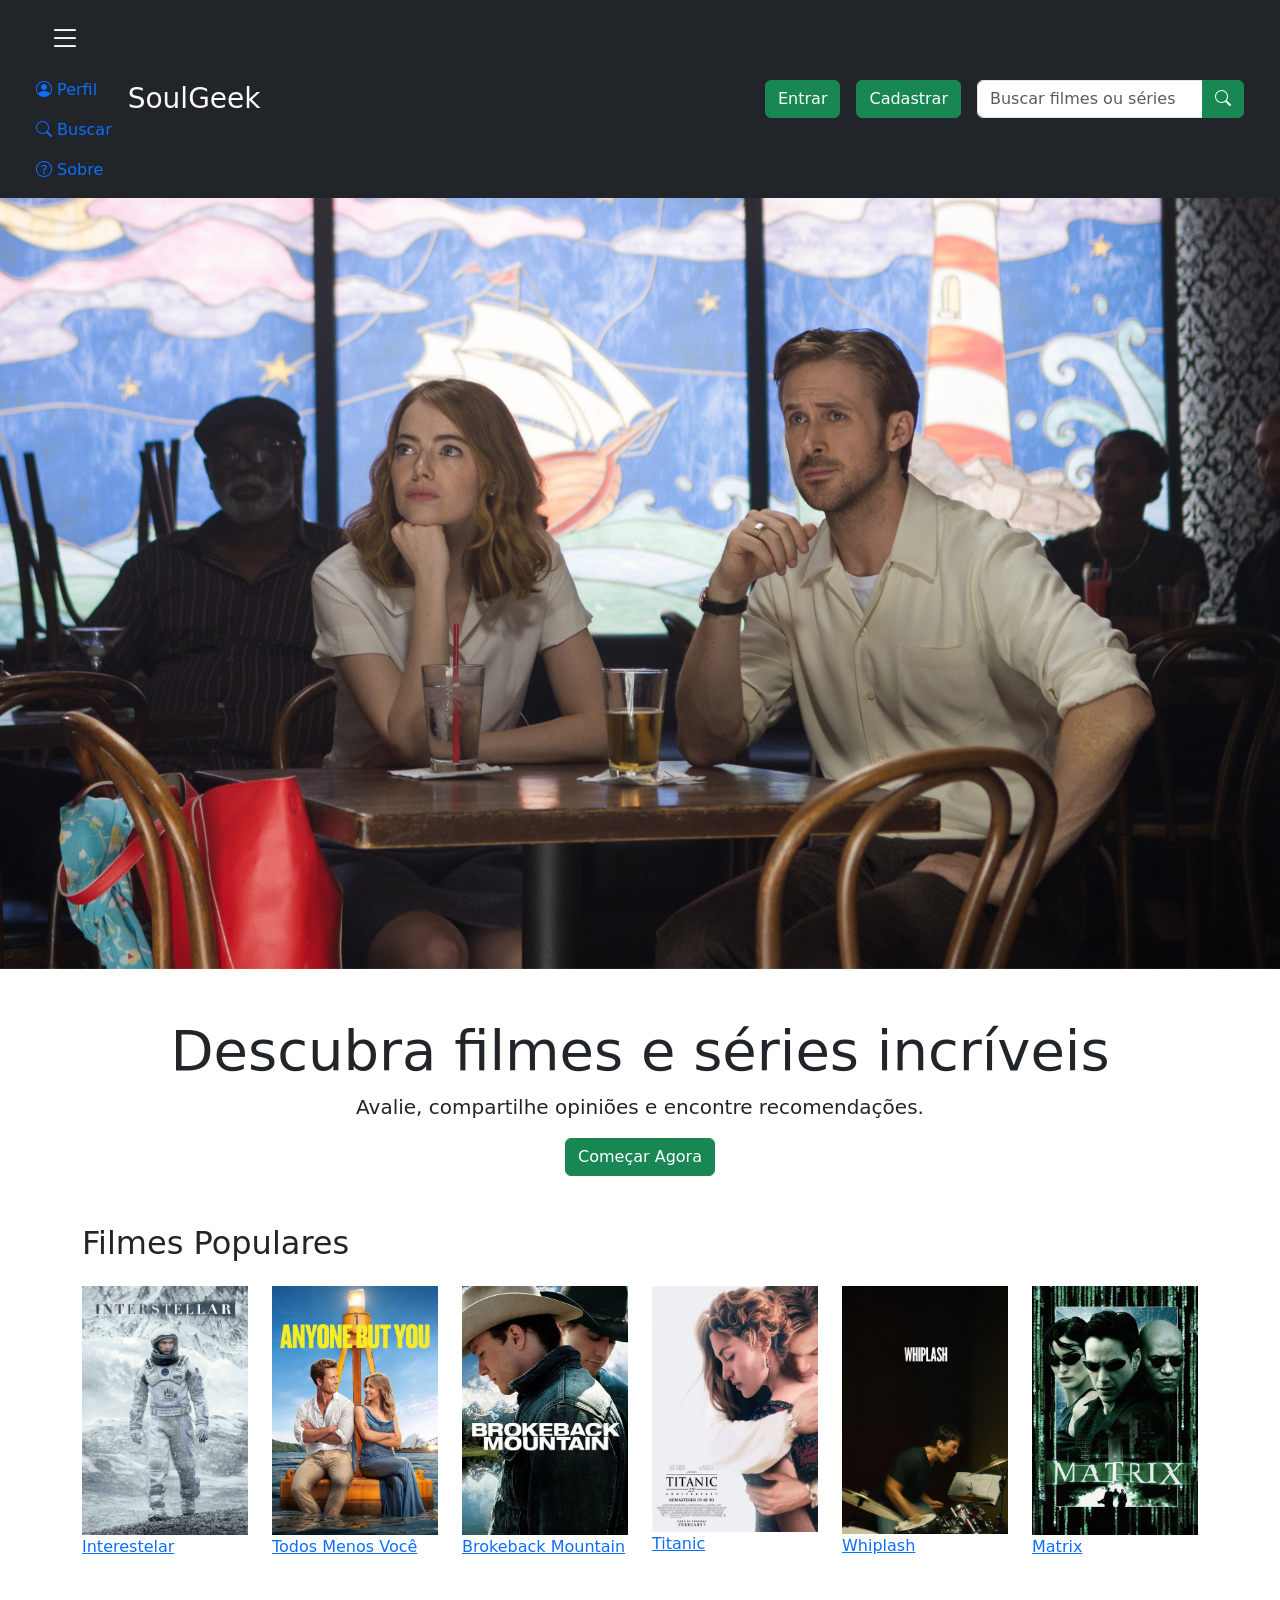
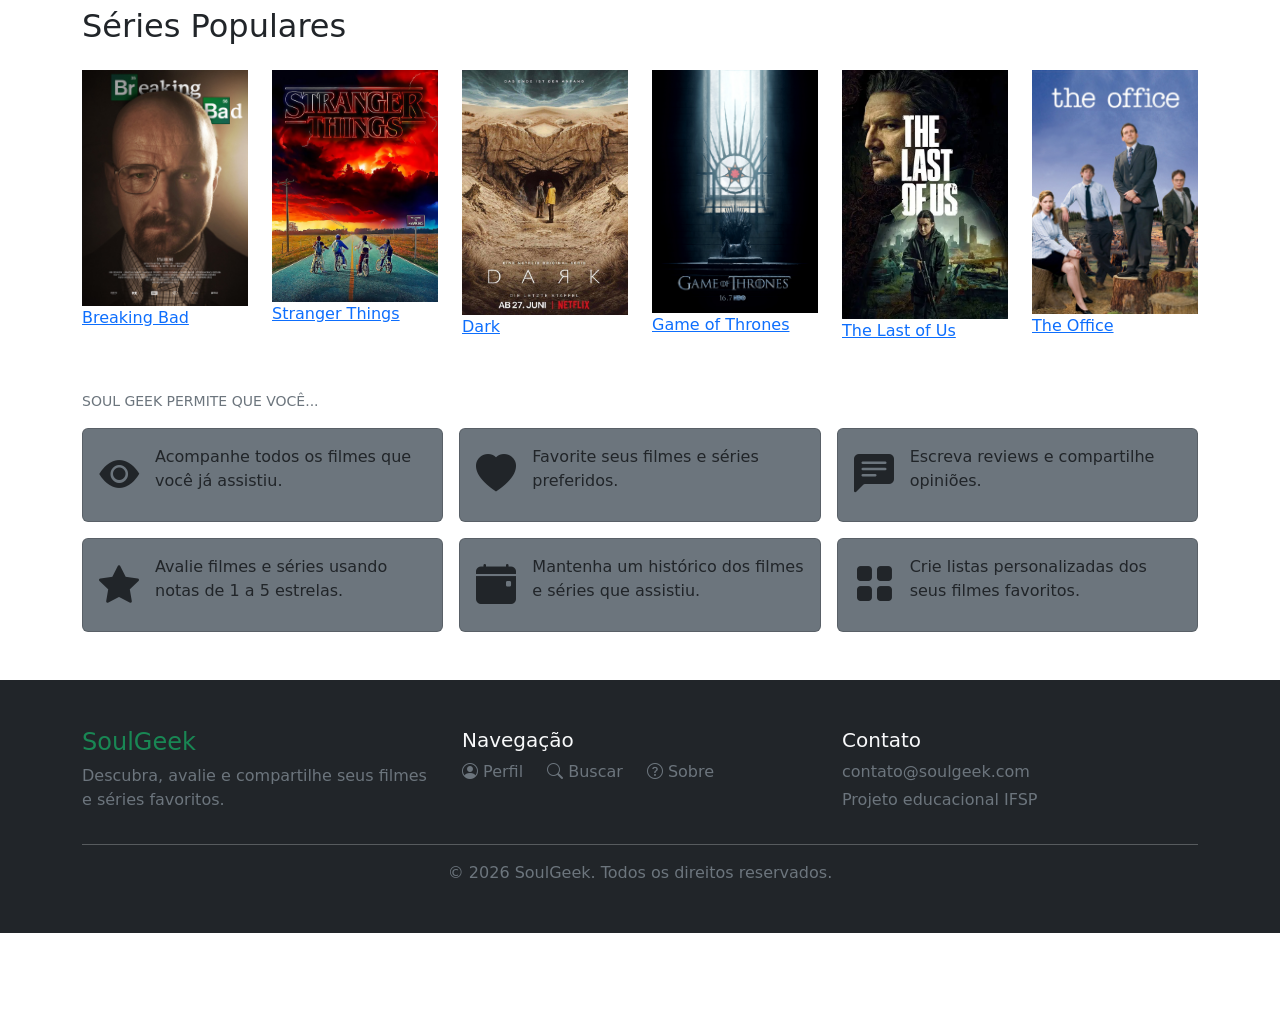
==== SoulGeek/HTML/index.html @ da09b663 "Update index.html" ====
<!doctype html>
<html lang="pt-br">
  <head>
    <meta charset="UTF-8" />
    <meta name="viewport" content="width=device-width, initial-scale=1.0" />
    <title>SoulGeek</title>

    <!-- Bootstrap -->
    <link
      href="https://cdn.jsdelivr.net/npm/bootstrap@5.3.3/dist/css/bootstrap.min.css"
      rel="stylesheet"
    />

    <!-- Bootstrap Icons -->
    <link
      rel="stylesheet"
      href="https://cdn.jsdelivr.net/npm/bootstrap-icons@1.13.1/font/bootstrap-icons.min.css"
    />

    <!--CSS-->
    <link rel="stylesheet" href="../Assets/Css/style_index.css" />
    <link rel="stylesheet" href="../Assets/Css/style_padrao.css" />
  </head>

  <body>
    <header>
      <nav class="navbar navbar-dark bg-dark px-4">
        <div class="container-fluid">
          <!-- ESQUERDA -->
          <div class="d-flex align-items-center gap-3">
            <div id="menu-container">
              <button class="btn text-light">
                <i class="bi bi-list fs-2"></i>
              </button>

              <div id="blur"></div>

              <!-- SIDEBAR -->
              <div id="sidebar">
                <a href="#" class="d-block text-decoration-none py-2">
                  <i class="bi bi-person-circle"></i>
                  Perfil
                </a>

                <a href="#" class="d-block text-decoration-none py-2">
                  <i class="bi bi-search"></i>
                  Buscar
                </a>

                <a
                  href="Pages/sobre.html"
                  class="d-block text-decoration-none py-2"
                >
                  <i class="bi bi-question-circle"></i>
                  Sobre
                </a>
              </div>
            </div>

            <h1 class="text-light fs-3 m-0">SoulGeek</h1>
          </div>

          <!-- DIREITA -->
          <div class="d-flex align-items-center gap-3">
            <div id="areaUsuario" class="d-flex align-items-center gap-3">
            <button
              type="button"
              class="btn btn-success text-nowrap"
              data-bs-toggle="modal"
              data-bs-target="#Login"
              data-whatever="@getbootstrap"
            >
              Entrar
            </button>

            <div class="modal fade" id="Login" tabindex="-1">
              <div class="modal-dialog">
                <div class="modal-content">
                  <div class="modal-header">
                    <h5 class="modal-title">
                      <i class="bi bi-box-arrow-in-right"></i>
                      Entrar no SoulGeek
                    </h5>

                    <button
                      type="button"
                      class="btn-close"
                      data-bs-dismiss="modal"
                    ></button>
                  </div>

                  <div class="modal-body">
                    <div class="mb-3">
                      <label class="form-label">Email</label>

                      <input
                        type="email"
                        class="form-control"
                        id="loginEmail"
                        placeholder="Digite seu email"
                      />
                    </div>

                    <div class="mb-3">
                      <label class="form-label">Senha</label>

                      <input
                        type="password"
                        class="form-control"
                        id="loginSenha"
                        placeholder="Digite sua senha"
                      />
                    </div>
                    <div class="text-center mt-3">
  Não possui uma conta?
  <a href="#" id="abrirCadastro" class="modal-link">Cadastre-se</a>
</div>
                  </div>
                  
                  <div class="modal-footer">
                    <button class="btn btn-success w-100" id="btnLogin">
                      Entrar
                    </button>
                  </div>
                </div>
              </div>
            </div>

            <button
              type="button"
              class="btn btn-success text-nowrap"
              data-bs-toggle="modal"
              data-bs-target="#SignIn"
              data-whatever="@getbootstrap"
            >
              Cadastrar
            </button>

            <div class="modal fade" id="SignIn" tabindex="-1">
              <div class="modal-dialog">
                <div class="modal-content">
                  <div class="modal-header">
                    <h5 class="modal-title">
                      <i class="bi bi-person-plus"></i>
                      Criar Conta
                    </h5>

                    <button
                      type="button"
                      class="btn-close"
                      data-bs-dismiss="modal"
                    ></button>
                  </div>

                  <div class="modal-body">
                    <div class="mb-3">
                      <label class="form-label">Nome</label>

                      <input
                        type="text"
                        class="form-control"
                        id="cadNome"
                        placeholder="Digite seu nome"
                      />
                    </div>

                    <div class="mb-3">
                      <label class="form-label">Email</label>

                      <input
                        type="email"
                        class="form-control"
                        id="cadEmail"
                        placeholder="Digite seu email"
                      />
                    </div>

                    <div class="mb-3">
                      <label class="form-label">Senha</label>

                      <input
                        type="password"
                        class="form-control"
                        id="cadSenha"
                        placeholder="Crie uma senha"
                      />
                    </div>
                    <div class="text-center mt-3">
    Já possui uma conta?
    <a href="#" id="abrirLogin" class="modal-link">Entrar</a>
</div>
                  </div>
                  
                  <div class="modal-footer">
                    <button class="btn btn-success w-100" id="btnCadastro">
                      Criar Conta
                    </button>
                  </div>
                </div>
              </div>
            </div>
        </div>

            <div class="input-group">
              <input
                type="text"
                class="form-control"
                placeholder="Buscar filmes ou séries"
              />

              <button class="btn btn-success">
                <i class="bi bi-search"></i>
              </button>
            </div>
          </div>
        </div>
      </nav>
    </header>

    <main>
      <section id="carousel">
        <div
          id="carouselFilmes"
          class="carousel slide"
          data-bs-ride="carousel"
          data-bs-interval="1000"
        >
          <div class="carousel-inner">
            <div class="carousel-item active">
              <img
                src="../Assets/Img/Cenas/Como_eu_era_antes_de_voce.jpg"
                class="d-block w-100 img-como"
              />
            </div>

            <div class="carousel-item">
              <img
                src="../Assets/Img/Cenas/o-diabo-veste-prada-2-teaser.avif"
                class="d-block w-100 img-diabo"
              />
            </div>

            <div class="carousel-item">
              <img
                src="../Assets/Img/Cenas/La_La_Land.jpg"
                class="d-block w-100 img-lalaland"
              />
            </div>

            <div class="carousel-item">
              <img
                src="../Assets/Img/Cenas/Homem_Aranha.jpg"
                class="d-block w-100 img-homem"
              />
            </div>
          </div>
        </div>
      </section>

      <div class="container text-center my-5">
        <h1 class="display-4">Descubra filmes e séries incríveis</h1>
        <p class="lead">
          Avalie, compartilhe opiniões e encontre recomendações.
        </p>
        <button
          id="btnComecarAgora"
            type="button"
          class="btn btn-success text-nowrap"
          data-bs-toggle="modal"
          data-bs-target="#SignIn"
          data-whatever="@getbootstrap"
        >
          Começar Agora
        </button>
      </div>

      <!-- FILMES -->
      <section id="movies" class="container my-5">
        <h2 class="mb-4">Filmes Populares</h2>

        <div class="row g-4">
          <!-- FILME 1 -->
          <div class="col-6 col-md-4 col-lg-2">
            <a href="filme.html" class="media-card">
              <img
                src="../Assets/Img/Poster/Movies/Interestelar.jpg"
                class="img-fluid"
              />

              <div class="media-title">Interestelar</div>
            </a>
          </div>

          <!-- FILME 2 -->
          <div class="col-6 col-md-4 col-lg-2">
            <a href="filme.html" class="media-card">
              <img
                src="../Assets/Img/Poster/Movies/Anyone.webp"
                class="img-fluid"
              />

              <div class="media-title">Todos Menos Você</div>
            </a>
          </div>

          <!-- FILME 3 -->
          <div class="col-6 col-md-4 col-lg-2">
            <a href="filme.html" class="media-card">
              <img
                src="../Assets/Img/Poster/Movies/Brokeback.webp"
                class="img-fluid"
              />

              <div class="media-title">Brokeback Mountain</div>
            </a>
          </div>

          <!-- FILME 4 -->
          <div class="col-6 col-md-4 col-lg-2">
            <a href="filme.html" class="media-card">
              <img
                src="../Assets/Img/Poster/Movies/Titanic.webp"
                class="img-fluid"
              />

              <div class="media-title">Titanic</div>
            </a>
          </div>

          <!-- FILME 5 -->
          <div class="col-6 col-md-4 col-lg-2">
            <a href="filme.html" class="media-card">
              <img
                src="../Assets/Img/Poster/Movies/Whiplash.jpg"
                class="img-fluid"
              />

              <div class="media-title">Whiplash</div>
            </a>
          </div>

          <!-- FILME 6 -->
          <div class="col-6 col-md-4 col-lg-2">
            <a href="filme.html" class="media-card">
              <img
                src="../Assets/Img/Poster/Movies/Matrix.webp"
                class="img-fluid"
              />

              <div class="media-title">Matrix</div>
            </a>
          </div>
        </div>
      </section>

      <!-- SÉRIES -->
      <section id="series" class="container my-5">
        <h2 class="mb-4">Séries Populares</h2>

        <div class="row g-4">
          <!-- SÉRIE 1 -->
          <div class="col-6 col-md-4 col-lg-2">
            <a href="serie.html" class="media-card">
              <img
                src="../Assets/Img/Poster/Series/Breaking.jpg"
                class="img-fluid"
              />

              <div class="media-title">Breaking Bad</div>
            </a>
          </div>

          <!-- SÉRIE 2 -->
          <div class="col-6 col-md-4 col-lg-2">
            <a href="serie.html" class="media-card">
              <img
                src="../Assets/Img/Poster/Series/Stranger.jpg"
                class="img-fluid"
              />

              <div class="media-title">Stranger Things</div>
            </a>
          </div>

          <!-- SÉRIE 3 -->
          <div class="col-6 col-md-4 col-lg-2">
            <a href="serie.html" class="media-card">
              <img
                src="../Assets/Img/Poster/Series/dark.jpg"
                class="img-fluid"
              />

              <div class="media-title">Dark</div>
            </a>
          </div>

          <!-- SÉRIE 4 -->
          <div class="col-6 col-md-4 col-lg-2">
            <a href="serie.html" class="media-card">
              <img
                src="../Assets/Img/Poster/Series/Game.jpg"
                class="img-fluid"
              />

              <div class="media-title">Game of Thrones</div>
            </a>
          </div>

          <!-- SÉRIE 5 -->
          <div class="col-6 col-md-4 col-lg-2">
            <a href="serie.html" class="media-card">
              <img
                src="../Assets/Img/Poster/Series/Last.webp"
                class="img-fluid"
              />

              <div class="media-title">The Last of Us</div>
            </a>
          </div>

          <!-- SÉRIE 6 -->
          <div class="col-6 col-md-4 col-lg-2">
            <a href="serie.html" class="media-card">
              <img
                src="../Assets/Img/Poster/Series/office.jpg"
                class="img-fluid"
              />
              <div class="media-title">The Office</div>
            </a>
          </div>
        </div>
      </section>

      <!-- SOBRE -->
      <section id="sobre" class="container my-5">
        <p class="text-secondary small">SOUL GEEK PERMITE QUE VOCÊ...</p>
        <div class="row g-3">
          <div class="col-12 col-md-6 col-lg-4">
            <div class="card bg-secondary h-100">
              <div class="card-body d-flex gap-3">
                <i class="bi bi-eye-fill fs-1"></i>
                <p class="mb-0">
                  Acompanhe todos os filmes que você já assistiu.
                </p>
              </div>
            </div>
          </div>

          <div class="col-12 col-md-6 col-lg-4">
            <div class="card bg-secondary h-100">
              <div class="card-body d-flex gap-3">
                <i class="bi bi-heart-fill fs-1"></i>
                <p class="mb-0">Favorite seus filmes e séries preferidos.</p>
              </div>
            </div>
          </div>

          <div class="col-12 col-md-6 col-lg-4">
            <div class="card bg-secondary h-100">
              <div class="card-body d-flex gap-3">
                <i class="bi bi-chat-left-text-fill fs-1"></i>
                <p class="mb-0">Escreva reviews e compartilhe opiniões.</p>
              </div>
            </div>
          </div>

          <div class="col-12 col-md-6 col-lg-4">
            <div class="card bg-secondary h-100">
              <div class="card-body d-flex gap-3">
                <i class="bi bi-star-fill fs-1"></i>
                <p class="mb-0">
                  Avalie filmes e séries usando notas de 1 a 5 estrelas.
                </p>
              </div>
            </div>
          </div>

          <div class="col-12 col-md-6 col-lg-4">
            <div class="card bg-secondary h-100">
              <div class="card-body d-flex gap-3">
                <i class="bi bi-calendar-event-fill fs-1"></i>
                <p class="mb-0">
                  Mantenha um histórico dos filmes e séries que assistiu.
                </p>
              </div>
            </div>
          </div>

          <div class="col-12 col-md-6 col-lg-4">
            <div class="card bg-secondary h-100">
              <div class="card-body d-flex gap-3">
                <i class="bi bi-grid-fill fs-1"></i>
                <p class="mb-0">
                  Crie listas personalizadas dos seus filmes favoritos.
                </p>
              </div>
            </div>
          </div>
        </div>
      </section>

      <!-- REVIEWS -->
      <section id="reviews" class="container my-5"></section>
    </main>

    <!-- FOOTER -->
    <footer class="bg-dark text-light py-5 mt-5">
      <div class="container">
        <div class="row">
          <div class="col-md-4">
            <h4 class="text-success">SoulGeek</h4>

            <p class="text-secondary">
              Descubra, avalie e compartilhe seus filmes e séries favoritos.
            </p>
          </div>

          <div class="col-md-4">
            <h5>Navegação</h5>
            <div class="gap-4 d-flex">
              <a href="#" class="text-secondary text-decoration-none">
                <i class="bi bi-person-circle"></i>
                Perfil
              </a>

              <a href="#" class="text-secondary text-decoration-none">
                <i class="bi bi-search"></i>
                Buscar
              </a>

              <a href="#" class="text-secondary text-decoration-none">
                <i class="bi bi-question-circle"></i>
                Sobre
              </a>
            </div>
          </div>

          <div class="col-md-4">
            <h5>Contato</h5>

            <p class="text-secondary mb-1">contato@soulgeek.com</p>

            <p class="text-secondary">Projeto educacional IFSP</p>
          </div>
        </div>

        <hr />

        <p class="text-center text-secondary mb-0">
          © 2026 SoulGeek. Todos os direitos reservados.
        </p>
      </div>
    </footer>

    <!-- Bootstrap JS -->
    <script src="https://cdn.jsdelivr.net/npm/bootstrap@5.3.8/dist/js/bootstrap.bundle.min.js"></script>

    <script src="../Assets/Java/main.js"></script>
  </body>
</html>
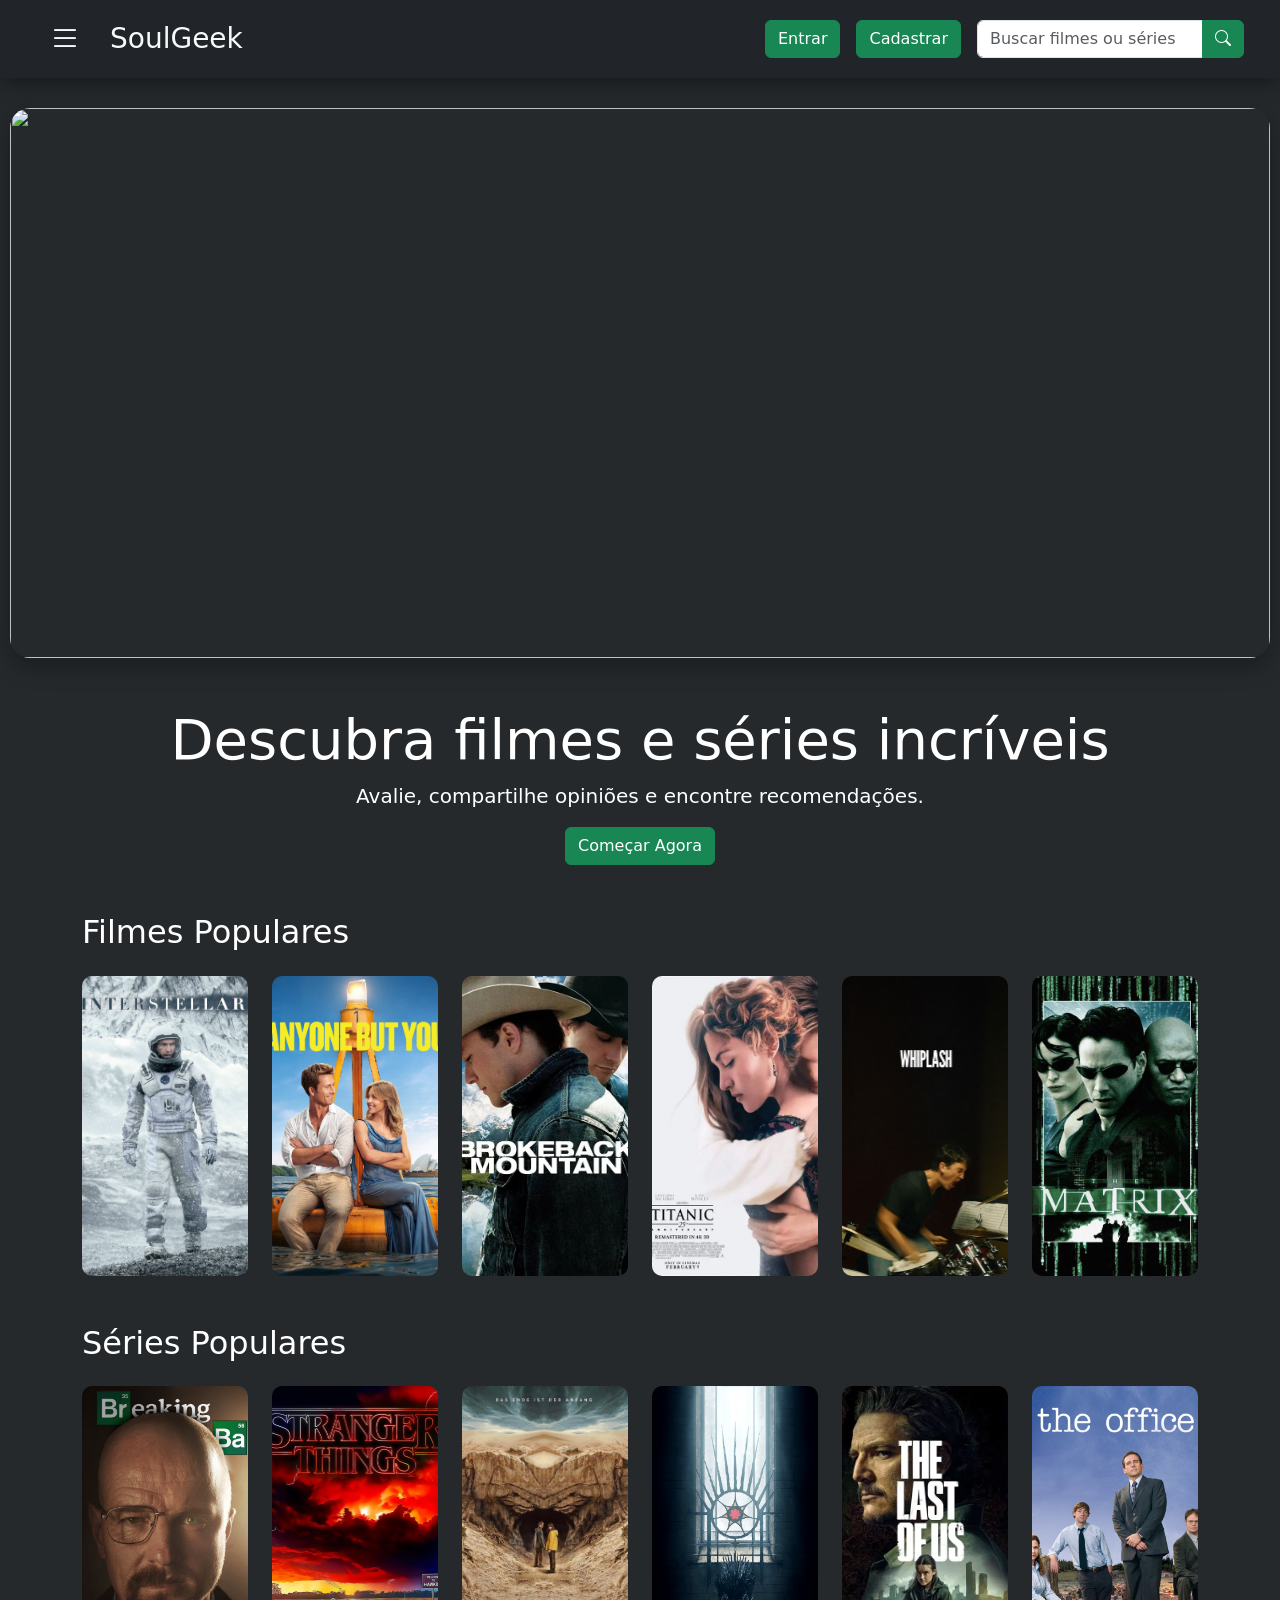
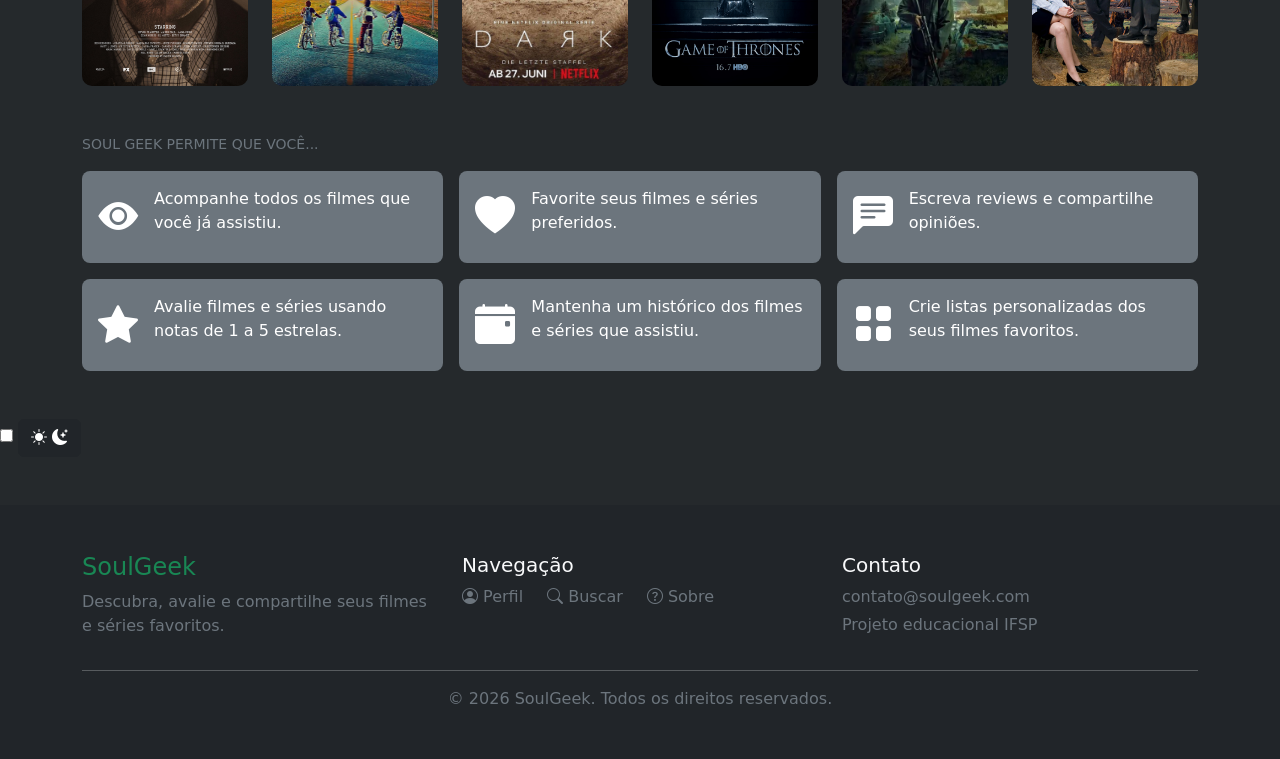
==== commit d9c5643f: "Update index.html" ====
--- a/SoulGeek/HTML/index.html
+++ b/SoulGeek/HTML/index.html
@@ -499,8 +499,15 @@
         </div>
       </section>
 
-      <!-- REVIEWS -->
-      <section id="reviews" class="container my-5"></section>
+      <section id="Sombra">
+        <input type="checkbox" id="btnClaroEscuro">
+          <label for="btnClaroEscuro" class="slider">
+            <div id="fundo" class="btn btn-dark">
+            <i id="Sol" class="bi bi-brightness-high-fill"></i> 
+            <i id="Lua" class="bi bi-moon-stars-fill"></i>
+            </div>
+          </label>
+      </section>
     </main>
 
     <!-- FOOTER -->
--- a/SoulGeek/Assets/Css/style_index.css
+++ b/SoulGeek/Assets/Css/style_index.css
@@ -0,0 +1,122 @@
+/*Carousel*/
+#carousel img{
+    height: 550px;
+    object-fit: cover;
+}
+
+#carousel{
+    margin-top: 30px;
+}
+.img-diabo{
+    object-position: center 05%;
+}
+.img-lalaland{
+    object-position: center 30%;
+}
+.img-como{
+    object-position: center 10%;
+}
+.img-homem{
+    object-position: center 30%;
+}
+
+
+#carouselFilmes{
+    margin-left: 10px;
+    margin-right: 10px;
+    border-radius: 20px;
+    overflow: hidden;
+    box-shadow: 0 8px 25px rgba(0,0,0,0.3);
+}
+/*Card*/
+#sobre .card{
+    transition: 0.3s;
+    background-color: #44576b;
+    border: none;
+    color: white;
+    border-radius: 8px;
+}
+
+#sobre .card:hover{
+    transform: translateY(-3px);
+    box-shadow: 0 8px 25px rgba(0,0,0,0.3);
+}
+
+/*Filmes*/
+
+.media-card{
+    position: relative;
+    display: block;
+    overflow: hidden;
+    border-radius: 10px;
+    transition: all 0.3s;
+
+}
+
+.media-card img{
+    width: 100%;
+    height: 300px;
+    object-fit: cover;
+    transition: 0.3s;
+}
+
+.media-title{
+    position: absolute;
+    top: 50%;
+    left: 50%;
+    transform: translate(-50%, -50%);
+    color: white;
+    font-size: 1.2rem;
+    font-weight: bold;
+    opacity: 0;
+    transition: 0.3s;
+    text-align: center;
+}
+
+.media-card:hover img{
+    filter:  brightness(30%);
+    transform: scale(1.05);    
+}
+.media-card:hover{
+    box-shadow: 0 8px 25px rgba(0,0,0,0.5);
+    transform: translateY(-5px);
+}
+.media-card:hover .media-title{
+    opacity: 1;
+}
+
+.modal-content{
+    border-radius:20px;
+}
+
+.modal-header{
+    background:#198754;
+    color:white;
+}
+
+.modal-header .btn-close{
+    filter: invert(1);
+}
+
+.modal-footer{
+    border:none;
+}
+
+.modal-link{
+    color:#198754;
+    font-weight:600;
+    text-decoration:none;
+}
+
+.modal-link:hover{
+    text-decoration:underline;
+}
+
+.modal-content{
+    color: black;
+}
+
+.modal-link a{
+    color: #198754;
+    font-weight: 600;
+}
--- a/SoulGeek/Assets/Css/style_padrao.css
+++ b/SoulGeek/Assets/Css/style_padrao.css
@@ -0,0 +1,48 @@
+body{
+    background-color: #25292c;
+    color: white;
+}
+.navbar{
+    box-shadow: 0 5px 20px rgba(0,0,0,0.4);
+}
+
+#sidebar{
+    position: fixed;
+    top: 0;
+    left: -250px;
+    width: 250px;
+    height: 100vh;
+    background-color: #2b3035;
+    padding: 20px;
+    transition: 0.3s;
+    z-index: 999;
+}
+
+#menu-container:hover #sidebar{
+    left: 0;
+}
+#menu-container:hover #blur{
+    opacity: 1;
+}
+
+#blur{
+    position: fixed;
+    top: 0;
+    left: 0;
+    width: 100%;
+    height: 100%;
+    backdrop-filter: blur(6px);
+    background-color: rgba(0,0,0,0.2);
+    opacity: 0;
+    transition: 0.3s;
+    z-index: 998;
+    pointer-events: none;
+}
+
+#sidebar a{
+    color: white;
+}
+
+#sidebar a:hover{
+    color: #198754;
+}
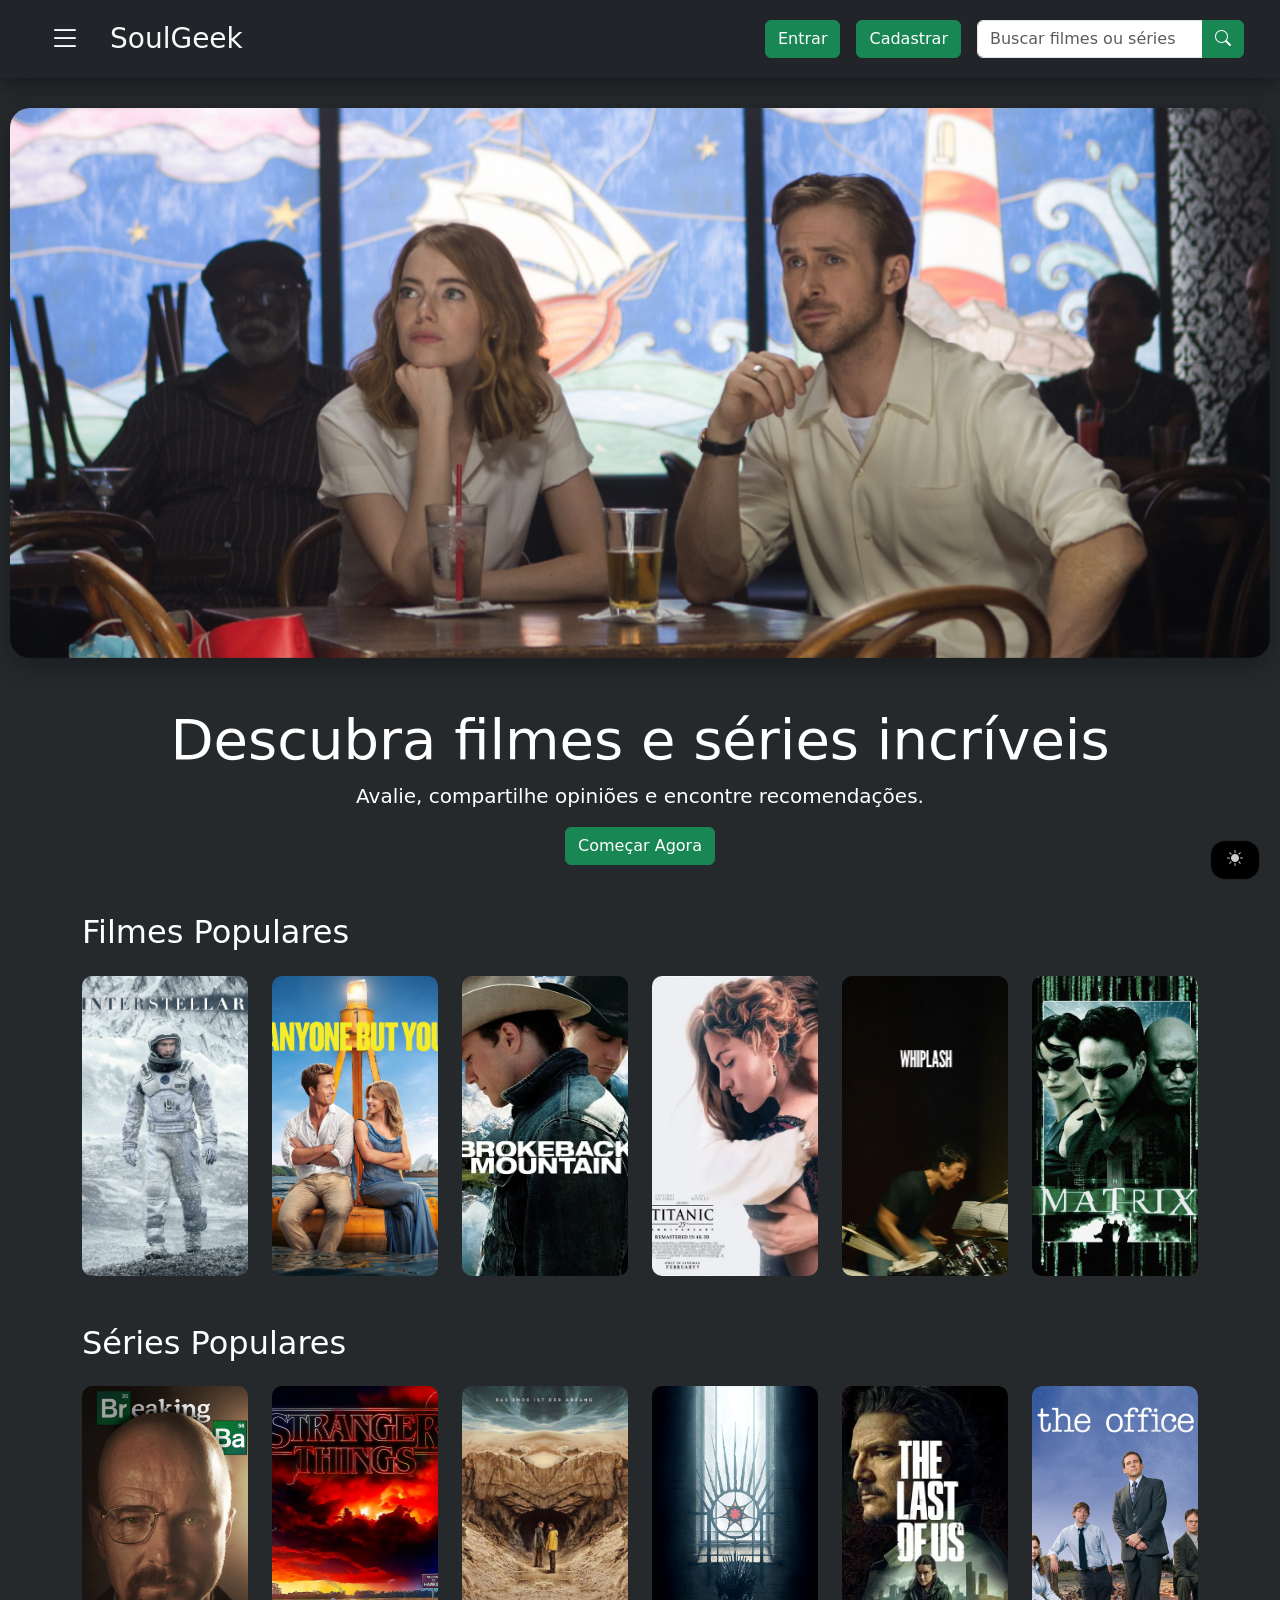
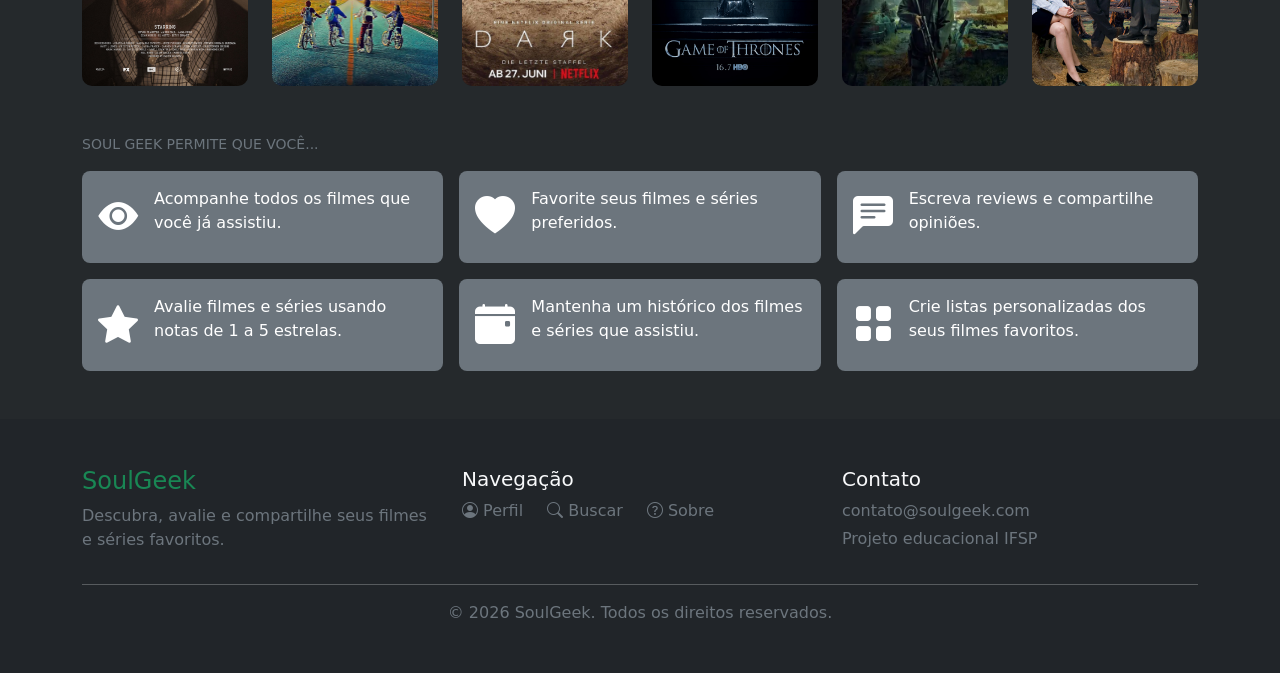
==== commit 8d52531a: "Update index.html" ====
--- a/SoulGeek/HTML/index.html
+++ b/SoulGeek/HTML/index.html
@@ -37,7 +37,7 @@
 
               <!-- SIDEBAR -->
               <div id="sidebar">
-                <a href="#" class="d-block text-decoration-none py-2">
+                <a href="Pages/perfil.html" class="d-block text-decoration-none py-2">
                   <i class="bi bi-person-circle"></i>
                   Perfil
                 </a>
--- a/SoulGeek/Assets/Css/style_index.css
+++ b/SoulGeek/Assets/Css/style_index.css
@@ -1,3 +1,10 @@
+:root{
+    --cor-verde: #198754;
+    --cor-sidebar: #2b3035;
+    --cor-texto: white;
+    --cor-escura: black;
+}
+
 /*Carousel*/
 #carousel img{
     height: 550px;
@@ -31,7 +38,6 @@
 /*Card*/
 #sobre .card{
     transition: 0.3s;
-    background-color: #44576b;
     border: none;
     color: white;
     border-radius: 8px;
@@ -85,13 +91,15 @@
     opacity: 1;
 }
 
+
+/*Modal*/
 .modal-content{
     border-radius:20px;
 }
 
 .modal-header{
-    background:#198754;
-    color:white;
+    background:var(--cor-verde);
+    color:var(--cor-texto);
 }
 
 .modal-header .btn-close{
@@ -103,7 +111,7 @@
 }
 
 .modal-link{
-    color:#198754;
+    color:var(--cor-verde);
     font-weight:600;
     text-decoration:none;
 }
@@ -113,10 +121,53 @@
 }
 
 .modal-content{
-    color: black;
+    color: var(--cor-escura);
 }
 
 .modal-link a{
-    color: #198754;
+    color: var(--cor-verde);
     font-weight: 600;
-}+}
+
+/*ClaroEscuro*/
+
+#Lua{
+    display: none;
+    opacity: 0.8;
+    transition: 0.3s;
+}
+#Sol{
+    display: block;
+    opacity: 0.8;
+    transition: 0.3s;
+}
+#Sombra{
+    position: fixed;
+    bottom: 20px;
+    right: 20px;
+    z-index: 1000;
+}
+
+#btnClaroEscuro:checked + label #Lua{
+    display: block;
+}
+
+#btnClaroEscuro:checked + label #Sol{
+    display: none;
+}
+
+#btnClaroEscuro{
+    display: none;
+}
+#fundo{
+    width: 50px;
+    height: 40px;
+    background-color: var(--cor-escura);
+    border-radius: 15px;
+    position: relative;
+    cursor: pointer;
+}
+
+#btnClaroEscuro:checked + label #fundo ~ #fundo{
+    background-color: var(--cor-escura);
+}
--- a/SoulGeek/Assets/Css/style_padrao.css
+++ b/SoulGeek/Assets/Css/style_padrao.css
@@ -1,6 +1,13 @@
+
+:root{
+    --cor-verde: #198754;
+    --cor-sidebar: #2b3035;
+    --cor-texto: white;
+}
+
 body{
     background-color: #25292c;
-    color: white;
+    color: var(--cor-texto);
 }
 .navbar{
     box-shadow: 0 5px 20px rgba(0,0,0,0.4);
@@ -12,7 +19,7 @@
     left: -250px;
     width: 250px;
     height: 100vh;
-    background-color: #2b3035;
+    background-color: var(--cor-sidebar);
     padding: 20px;
     transition: 0.3s;
     z-index: 999;
@@ -40,9 +47,9 @@
 }
 
 #sidebar a{
-    color: white;
+    color: var(--cor-texto);
 }
 
 #sidebar a:hover{
-    color: #198754;
-}+    color: var(--cor-verde);
+}
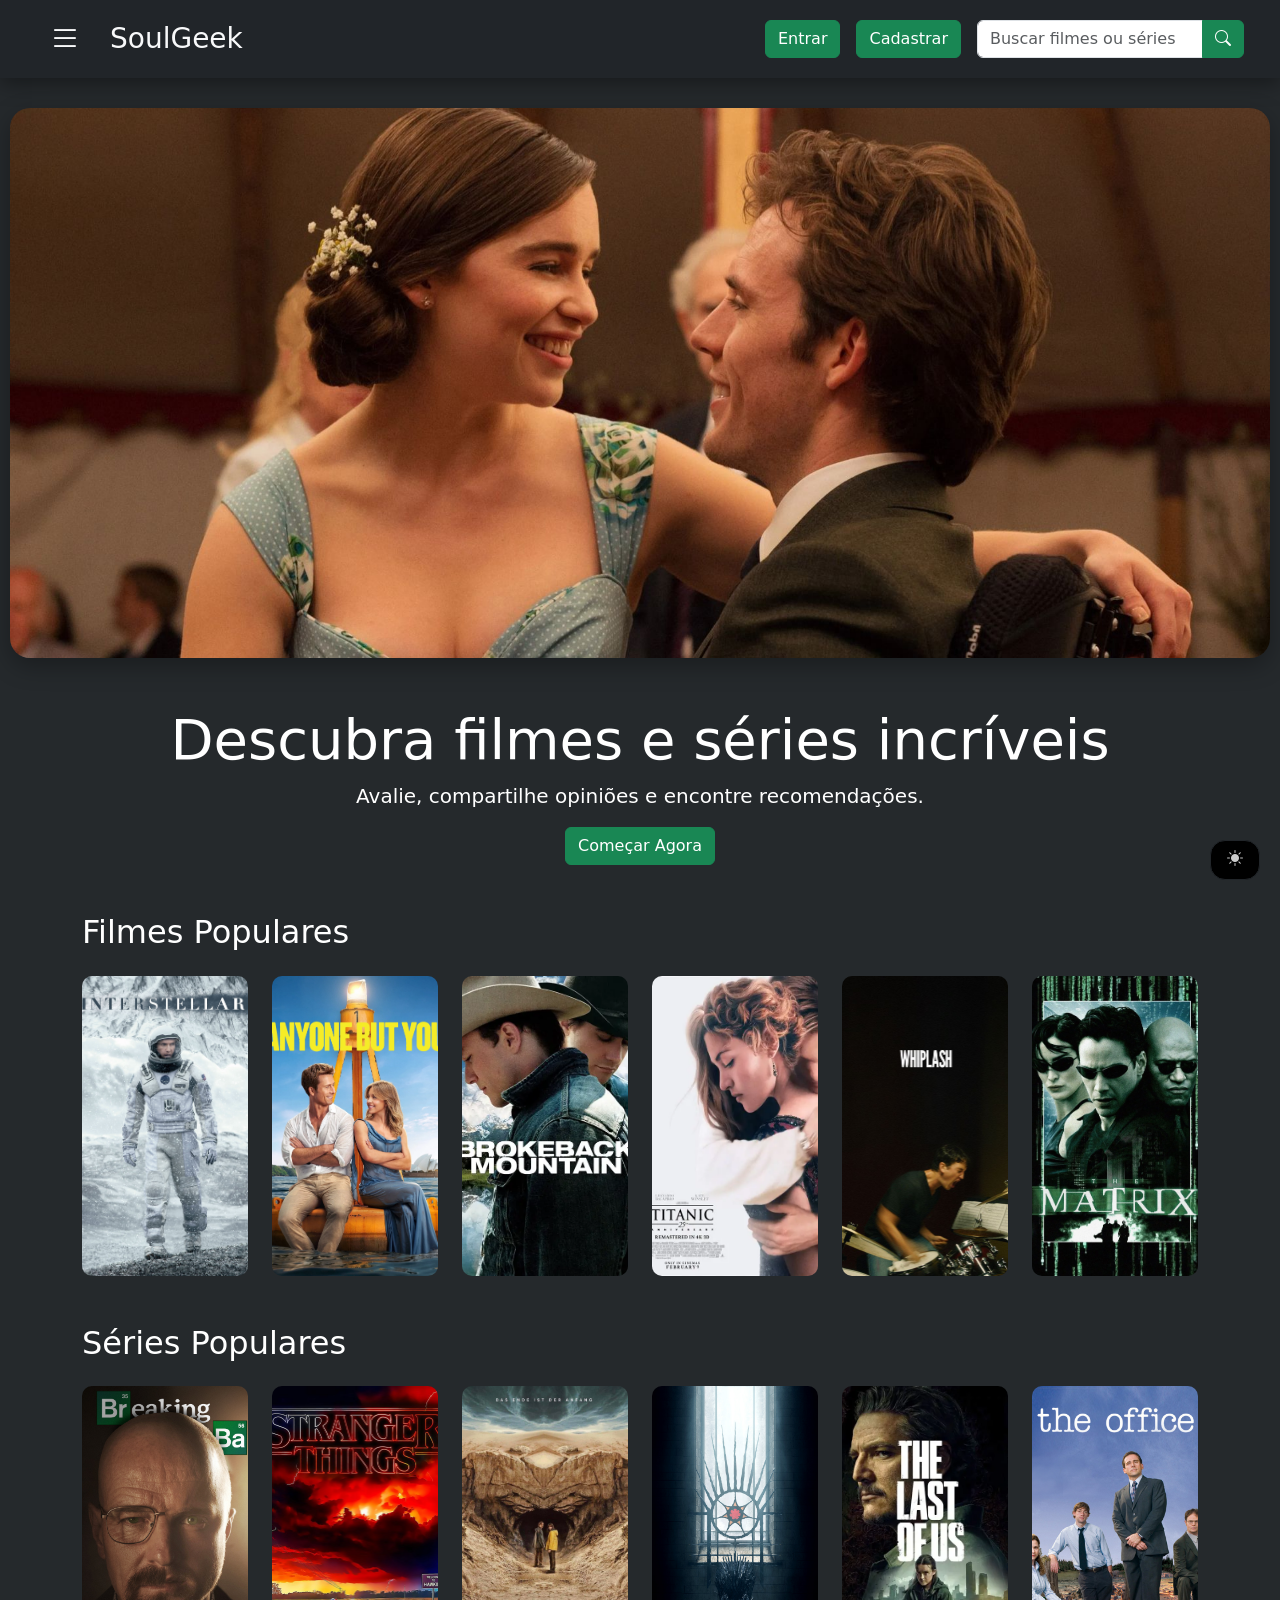
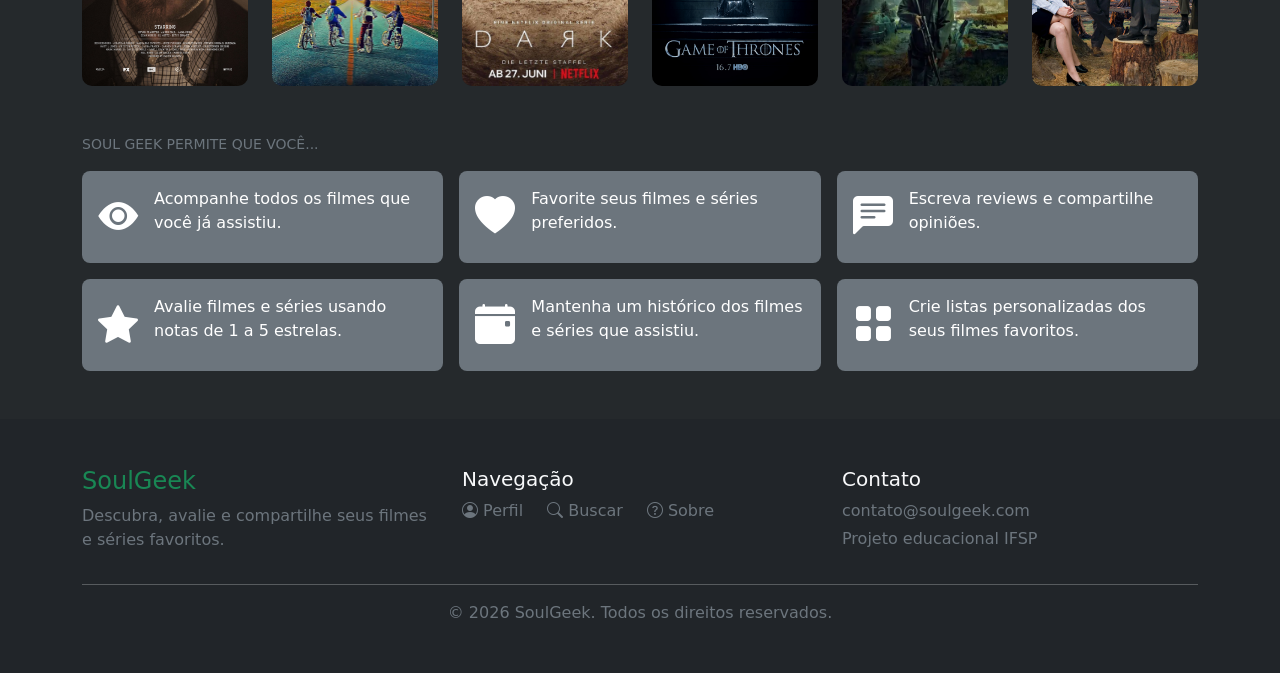
==== commit 89d01228: "Update index.html" ====
--- a/SoulGeek/HTML/index.html
+++ b/SoulGeek/HTML/index.html
@@ -223,7 +223,7 @@
           id="carouselFilmes"
           class="carousel slide"
           data-bs-ride="carousel"
-          data-bs-interval="1000"
+          data-bs-interval="4000"
         >
           <div class="carousel-inner">
             <div class="carousel-item active">
@@ -525,7 +525,7 @@
           <div class="col-md-4">
             <h5>Navegação</h5>
             <div class="gap-4 d-flex">
-              <a href="#" class="text-secondary text-decoration-none">
+              <a href="Pages/perfil.html" class="text-secondary text-decoration-none">
                 <i class="bi bi-person-circle"></i>
                 Perfil
               </a>
@@ -535,7 +535,7 @@
                 Buscar
               </a>
 
-              <a href="#" class="text-secondary text-decoration-none">
+              <a href="Pages/sobre.html" class="text-secondary text-decoration-none">
                 <i class="bi bi-question-circle"></i>
                 Sobre
               </a>
@@ -565,3 +565,4 @@
     <script src="../Assets/Java/main.js"></script>
   </body>
 </html>
+
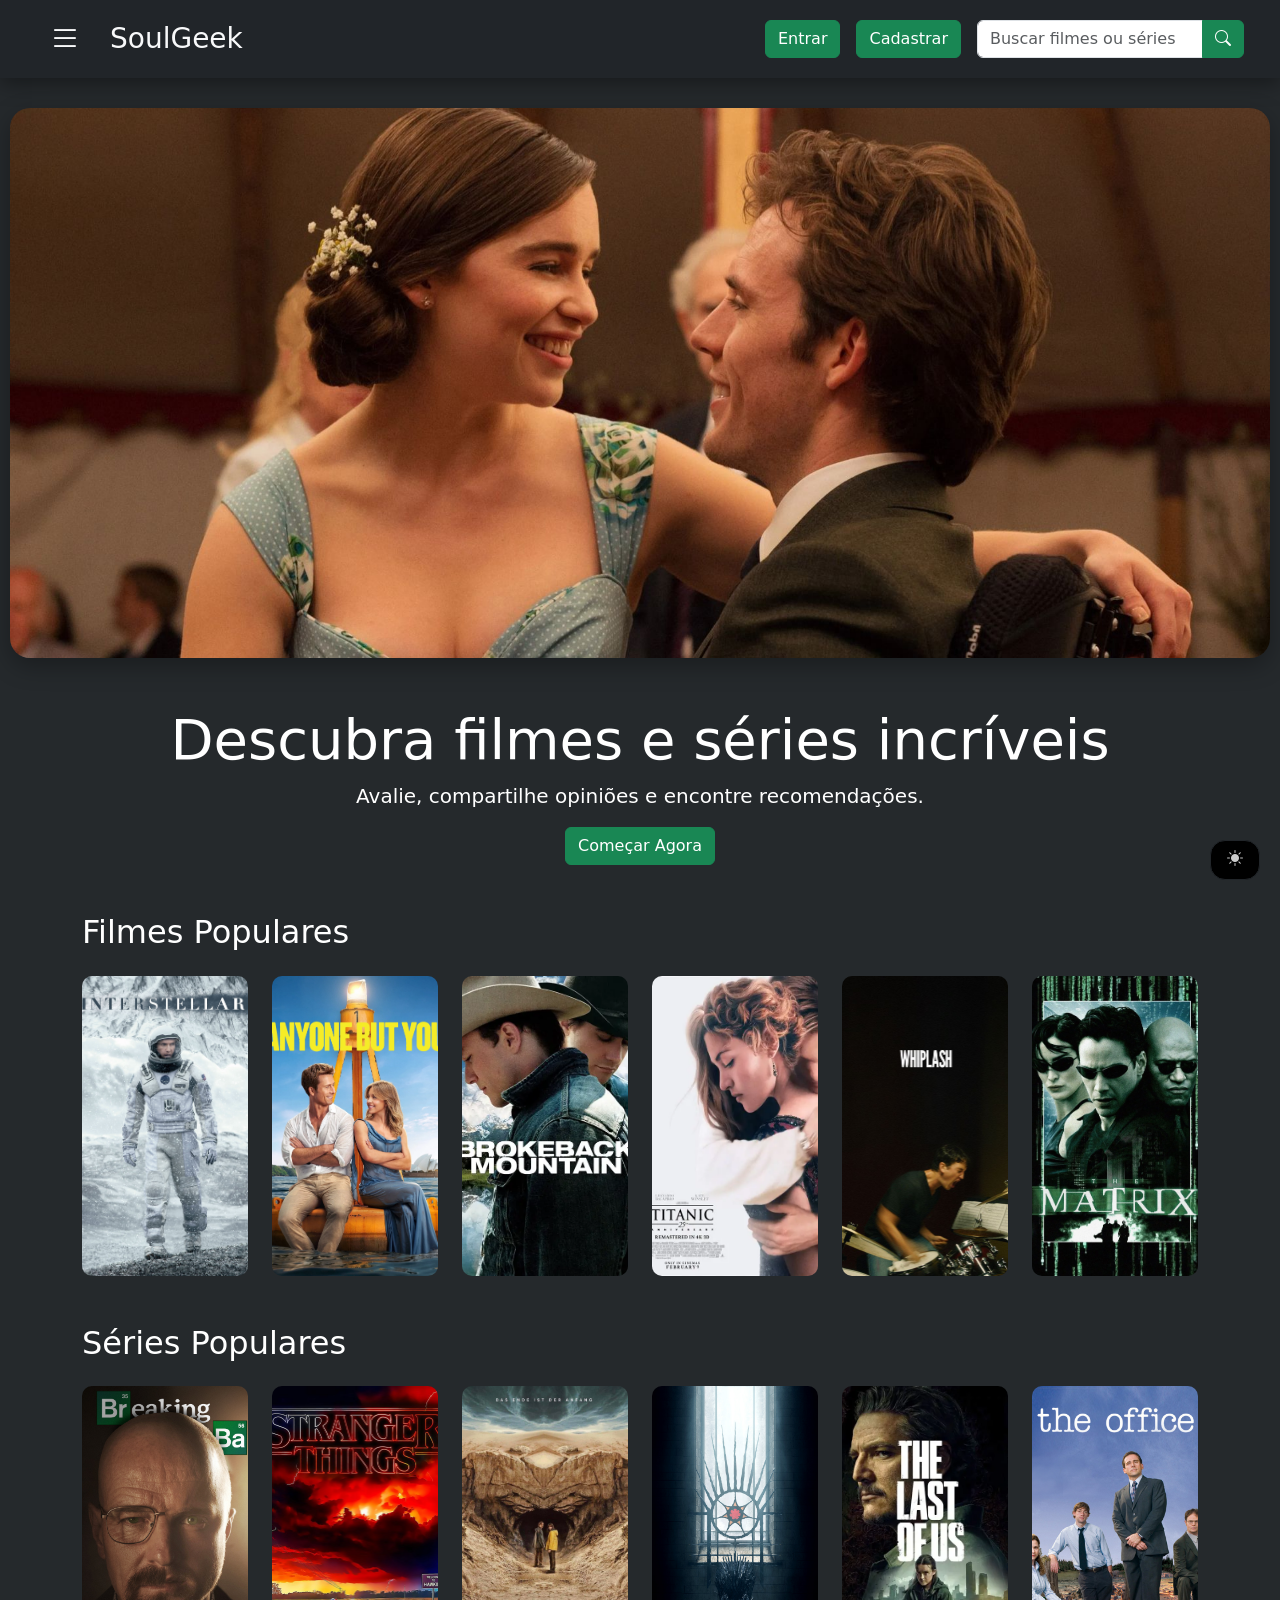
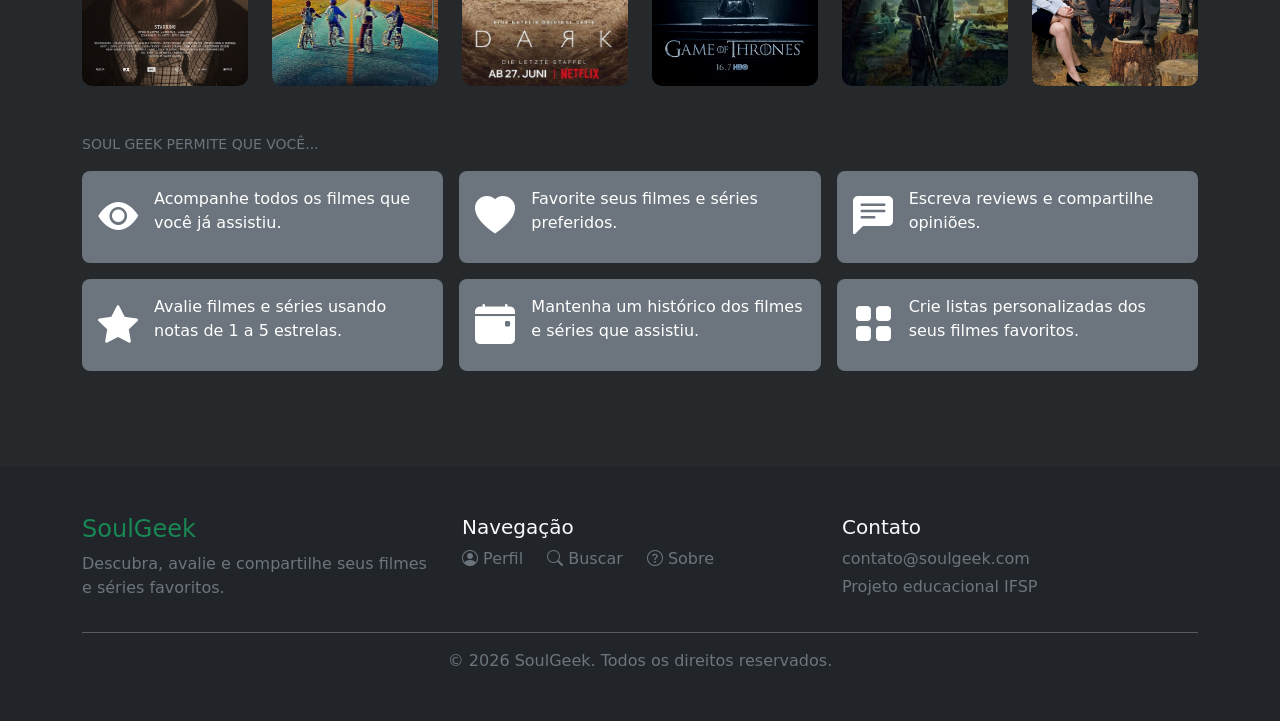
==== commit 56cdf558: "Update index.html" ====
--- a/SoulGeek/HTML/index.html
+++ b/SoulGeek/HTML/index.html
@@ -22,47 +22,53 @@
     <link rel="stylesheet" href="../Assets/Css/style_padrao.css" />
   </head>
 
-  <body>
-    <header>
-      <nav class="navbar navbar-dark bg-dark px-4">
-        <div class="container-fluid">
-          <!-- ESQUERDA -->
-          <div class="d-flex align-items-center gap-3">
-            <div id="menu-container">
-              <button class="btn text-light">
-                <i class="bi bi-list fs-2"></i>
-              </button>
-
-              <div id="blur"></div>
-
-              <!-- SIDEBAR -->
-              <div id="sidebar">
-                <a href="Pages/perfil.html" class="d-block text-decoration-none py-2">
-                  <i class="bi bi-person-circle"></i>
-                  Perfil
-                </a>
-
-                <a href="#" class="d-block text-decoration-none py-2">
-                  <i class="bi bi-search"></i>
-                  Buscar
-                </a>
-
-                <a
-                  href="Pages/sobre.html"
-                  class="d-block text-decoration-none py-2"
-                >
-                  <i class="bi bi-question-circle"></i>
-                  Sobre
-                </a>
-              </div>
-            </div>
-
-            <h1 class="text-light fs-3 m-0">SoulGeek</h1>
-          </div>
-
-          <!-- DIREITA -->
-          <div class="d-flex align-items-center gap-3">
-            <div id="areaUsuario" class="d-flex align-items-center gap-3">
+  <body class="d-flex flex-column min-vh-100">
+    <nav class="navbar navbar-dark bg-dark px-4">
+      <div class="container-fluid">
+        <!-- ESQUERDA -->
+        <div class="d-flex align-items-center gap-3">
+          <div id="menu-container">
+            <button class="btn text-light">
+              <i class="bi bi-list fs-2"></i>
+            </button>
+
+            <div id="blur"></div>
+
+            <!-- SIDEBAR -->
+            <div id="sidebar">
+              <a
+                href="Pages/perfil.html"
+                class="d-block text-decoration-none py-2"
+              >
+                <i class="bi bi-person-circle"></i>
+                Perfil
+              </a>
+
+              <a
+                href="Pages/filme.html"
+                class="d-block text-decoration-none py-2"
+              >
+                <i class="bi bi-search"></i>
+                Buscar
+              </a>
+
+              <a
+                href="Pages/sobre.html"
+                target="_blank"
+                class="d-block text-decoration-none py-2"
+              >
+                <i class="bi bi-question-circle"></i>
+                Sobre
+              </a>
+            </div>
+          </div>
+
+          <h1 class="text-light fs-3 m-0">SoulGeek</h1>
+        </div>
+
+        <!-- DIREITA -->
+        <div class="d-flex align-items-center gap-3">
+          <div id="areaUsuario" class="d-flex align-items-center gap-3">
             <button
               type="button"
               class="btn btn-success text-nowrap"
@@ -112,11 +118,13 @@
                       />
                     </div>
                     <div class="text-center mt-3">
-  Não possui uma conta?
-  <a href="#" id="abrirCadastro" class="modal-link">Cadastre-se</a>
-</div>
+                      Não possui uma conta?
+                      <a href="#" id="abrirCadastro" class="modal-link"
+                        >Cadastre-se</a
+                      >
+                    </div>
                   </div>
-                  
+
                   <div class="modal-footer">
                     <button class="btn btn-success w-100" id="btnLogin">
                       Entrar
@@ -159,7 +167,7 @@
                       <input
                         type="text"
                         class="form-control"
-                        id="cadNome"
+                        id="cadastroNome"
                         placeholder="Digite seu nome"
                       />
                     </div>
@@ -170,7 +178,7 @@
                       <input
                         type="email"
                         class="form-control"
-                        id="cadEmail"
+                        id="cadastroEmail"
                         placeholder="Digite seu email"
                       />
                     </div>
@@ -181,16 +189,28 @@
                       <input
                         type="password"
                         class="form-control"
-                        id="cadSenha"
+                        id="cadastroSenha"
                         placeholder="Crie uma senha"
                       />
                     </div>
+
+                    <div class="mb-3">
+                      <label class="form-label">Confirmar Senha</label>
+
+                      <input
+                        type="password"
+                        class="form-control"
+                        id="cadastroConfirmacaoSenha"
+                        placeholder="Confirme sua senha"
+                      />
+                    </div>
+
                     <div class="text-center mt-3">
-    Já possui uma conta?
-    <a href="#" id="abrirLogin" class="modal-link">Entrar</a>
-</div>
+                      Já possui uma conta?
+                      <a href="#" id="abrirLogin" class="modal-link">Entrar</a>
+                    </div>
                   </div>
-                  
+
                   <div class="modal-footer">
                     <button class="btn btn-success w-100" id="btnCadastro">
                       Criar Conta
@@ -199,25 +219,24 @@
                 </div>
               </div>
             </div>
-        </div>
-
-            <div class="input-group">
-              <input
-                type="text"
-                class="form-control"
-                placeholder="Buscar filmes ou séries"
-              />
-
-              <button class="btn btn-success">
-                <i class="bi bi-search"></i>
-              </button>
-            </div>
-          </div>
-        </div>
-      </nav>
-    </header>
-
-    <main>
+          </div>
+
+          <div class="input-group">
+            <input
+              type="text"
+              class="form-control"
+              placeholder="Buscar filmes ou séries"
+            />
+
+            <button class="btn btn-success">
+              <i class="bi bi-search"></i>
+            </button>
+          </div>
+        </div>
+      </div>
+    </nav>
+
+    <main class="flex-grow-1">
       <section id="carousel">
         <div
           id="carouselFilmes"
@@ -264,7 +283,7 @@
         </p>
         <button
           id="btnComecarAgora"
-            type="button"
+          type="button"
           class="btn btn-success text-nowrap"
           data-bs-toggle="modal"
           data-bs-target="#SignIn"
@@ -500,13 +519,13 @@
       </section>
 
       <section id="Sombra">
-        <input type="checkbox" id="btnClaroEscuro">
-          <label for="btnClaroEscuro" class="slider">
-            <div id="fundo" class="btn btn-dark">
-            <i id="Sol" class="bi bi-brightness-high-fill"></i> 
+        <input type="checkbox" id="btnClaroEscuro" />
+        <label for="btnClaroEscuro" class="slider">
+          <div id="fundo" class="btn btn-dark">
+            <i id="Sol" class="bi bi-brightness-high-fill"></i>
             <i id="Lua" class="bi bi-moon-stars-fill"></i>
-            </div>
-          </label>
+          </div>
+        </label>
       </section>
     </main>
 
@@ -525,17 +544,27 @@
           <div class="col-md-4">
             <h5>Navegação</h5>
             <div class="gap-4 d-flex">
-              <a href="Pages/perfil.html" class="text-secondary text-decoration-none">
+              <a
+                href="Pages/perfil.html"
+                class="text-secondary text-decoration-none"
+              >
                 <i class="bi bi-person-circle"></i>
                 Perfil
               </a>
 
-              <a href="#" class="text-secondary text-decoration-none">
+              <a
+                href="Pages/filme.html"
+                class="text-secondary text-decoration-none"
+              >
                 <i class="bi bi-search"></i>
                 Buscar
               </a>
 
-              <a href="Pages/sobre.html" class="text-secondary text-decoration-none">
+              <a
+                href="Pages/sobre.html"
+                target="_blank"
+                class="text-secondary text-decoration-none"
+              >
                 <i class="bi bi-question-circle"></i>
                 Sobre
               </a>
@@ -565,4 +594,3 @@
     <script src="../Assets/Java/main.js"></script>
   </body>
 </html>
-
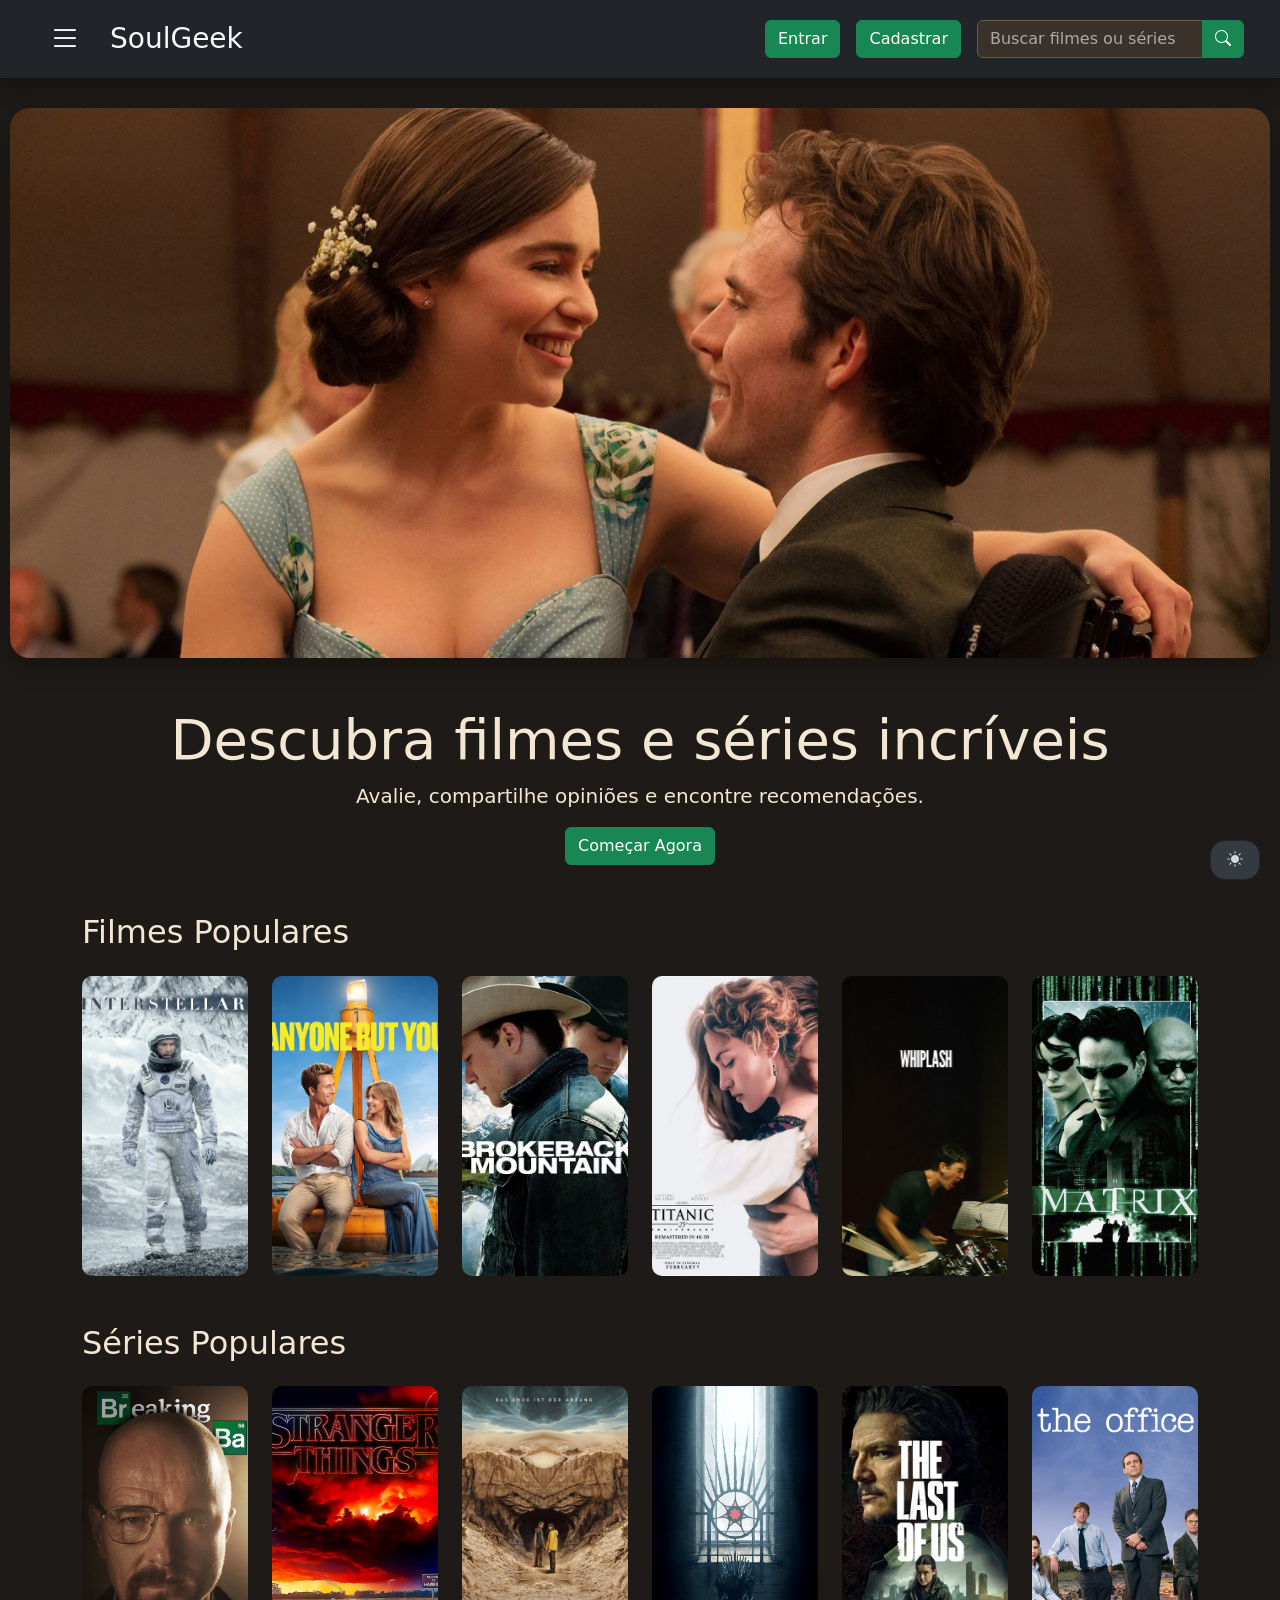
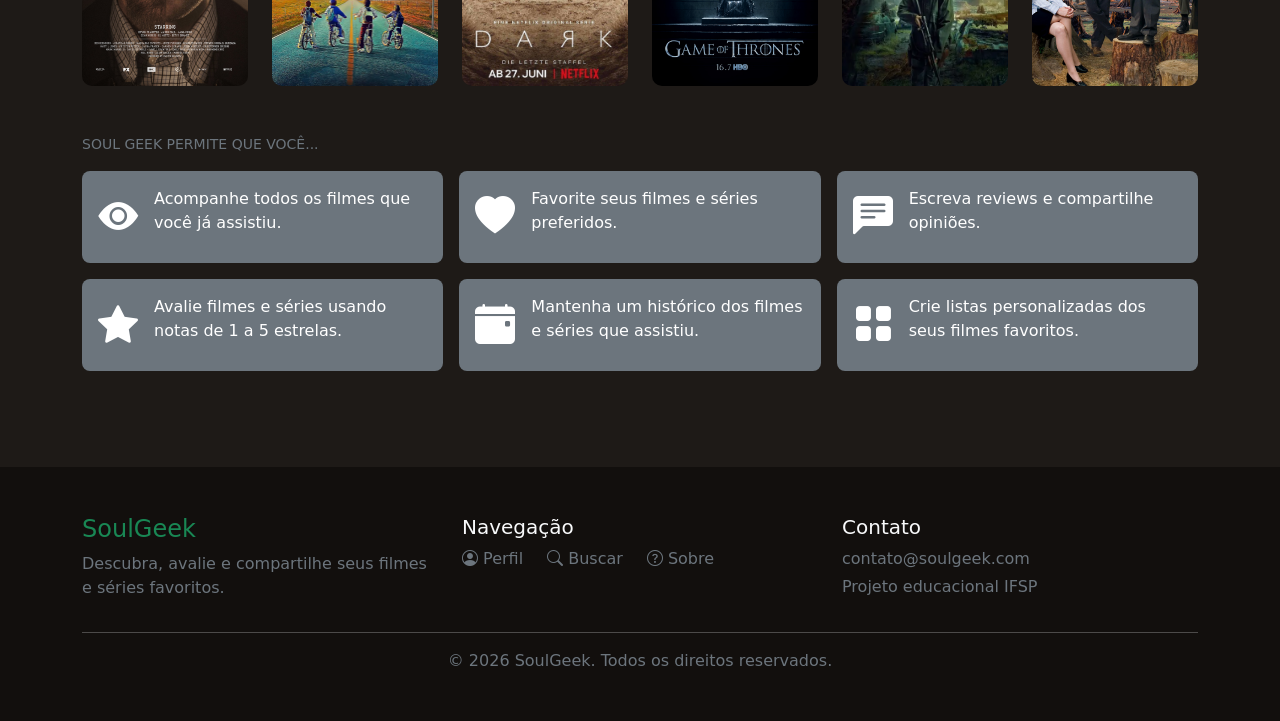
==== commit b91b570f: "Update index.html" ====
--- a/SoulGeek/HTML/index.html
+++ b/SoulGeek/HTML/index.html
@@ -16,6 +16,12 @@
       rel="stylesheet"
       href="https://cdn.jsdelivr.net/npm/bootstrap-icons@1.13.1/font/bootstrap-icons.min.css"
     />
+
+    <!-- Aplica o tema ANTES do CSS carregar, evitando piscar -->
+    <script>
+      const _tema = localStorage.getItem('tema');
+      if (_tema === 'light') document.documentElement.setAttribute('data-theme', 'light');
+    </script>
 
     <!--CSS-->
     <link rel="stylesheet" href="../Assets/Css/style_index.css" />
@@ -45,7 +51,7 @@
               </a>
 
               <a
-                href="Pages/filme.html"
+                href="Pages/serie.html"
                 class="d-block text-decoration-none py-2"
               >
                 <i class="bi bi-search"></i>
@@ -71,7 +77,7 @@
           <div id="areaUsuario" class="d-flex align-items-center gap-3">
             <button
               type="button"
-              class="btn btn-success text-nowrap"
+              class="btn btn-success"
               data-bs-toggle="modal"
               data-bs-target="#Login"
               data-whatever="@getbootstrap"
@@ -553,7 +559,7 @@
               </a>
 
               <a
-                href="Pages/filme.html"
+                href="Pages/serie.html"
                 class="text-secondary text-decoration-none"
               >
                 <i class="bi bi-search"></i>
--- a/SoulGeek/Assets/Css/style_index.css
+++ b/SoulGeek/Assets/Css/style_index.css
@@ -1,9 +1,17 @@
-:root{
-    --cor-verde: #198754;
-    --cor-sidebar: #2b3035;
-    --cor-texto: white;
-    --cor-escura: black;
+
+
+body{
+    background-color: var(--bg);
+    color: var(--text);
+    transition: background-color 0.3s, color 0.3s;
 }
+
+h2{
+    color: var(--h2-color)
+
+}
+
+
 
 /*Carousel*/
 #carousel img{
@@ -41,12 +49,16 @@
     border: none;
     color: white;
     border-radius: 8px;
+    background-color: var(--card-sobre-bg)
 }
 
 #sobre .card:hover{
     transform: translateY(-3px);
     box-shadow: 0 8px 25px rgba(0,0,0,0.3);
 }
+
+
+
 
 /*Filmes*/
 
@@ -67,6 +79,7 @@
 }
 
 .media-title{
+    z-index: 1;
     position: absolute;
     top: 50%;
     left: 50%;
@@ -95,6 +108,9 @@
 /*Modal*/
 .modal-content{
     border-radius:20px;
+    background-color: var(--modal-bg) !important;
+    color: var(--modal-text) !important;
+
 }
 
 .modal-header{
@@ -120,54 +136,34 @@
     text-decoration:underline;
 }
 
-.modal-content{
-    color: var(--cor-escura);
-}
+
 
 .modal-link a{
     color: var(--cor-verde);
     font-weight: 600;
 }
 
-/*ClaroEscuro*/
 
-#Lua{
-    display: none;
-    opacity: 0.8;
-    transition: 0.3s;
-}
-#Sol{
-    display: block;
-    opacity: 0.8;
-    transition: 0.3s;
-}
-#Sombra{
-    position: fixed;
-    bottom: 20px;
-    right: 20px;
-    z-index: 1000;
+/* Inputs dos modais */
+.navbar .form-control {
+    background-color: var(--input-bg) !important;
+    color: var(--input-text) !important;
+    border-color: var(--input-border) !important;
 }
 
-#btnClaroEscuro:checked + label #Lua{
-    display: block;
+.form-control {
+    background-color: var(--input-bg) !important;
+    color: var(--input-text) !important;
+    border-color: var(--input-border) !important;
 }
 
-#btnClaroEscuro:checked + label #Sol{
-    display: none;
+.form-control::placeholder {
+    color: #aaa !important;
 }
 
-#btnClaroEscuro{
-    display: none;
+
+
+/* Footer */
+footer.bg-dark {
+    background-color: var(--footer-bg) !important;
 }
-#fundo{
-    width: 50px;
-    height: 40px;
-    background-color: var(--cor-escura);
-    border-radius: 15px;
-    position: relative;
-    cursor: pointer;
-}
-
-#btnClaroEscuro:checked + label #fundo ~ #fundo{
-    background-color: var(--cor-escura);
-}
--- a/SoulGeek/Assets/Css/style_padrao.css
+++ b/SoulGeek/Assets/Css/style_padrao.css
@@ -1,13 +1,40 @@
 
-:root{
-    --cor-verde: #198754;
-    --cor-sidebar: #2b3035;
+:root {
+    --cor-verde: #B8860B;
+    --cor-sidebar: #241D18;
     --cor-texto: white;
+
+    /* Tema ESCURO (padrão) */
+    --bg: #1E1A17;
+    --text: #F3E7D3;
+    --modal-bg: #2B2520;
+    --modal-text: #F3E7D3;
+    --input-bg: #3A312B;
+    --input-text: #F3E7D3;
+    --input-border: #6A5A4B;
+    --card-sobre-bg: #2B2520;
+    --footer-bg: #120F0D;
+    --h2-color: #F3E7D3;
+}
+
+[data-theme="light"] {
+    --bg: #F4E9D8;
+    --text: #3B2F2F;
+    --modal-bg: #FFF8EC;
+    --modal-text: #3B2F2F;
+    --input-bg: #FDF6EA;
+    --input-text: #3B2F2F;
+    --input-border: #CDBA9A;
+    --card-sobre-bg: #FFF8EC;
+   --footer-bg: #DCCCB5;
+    --h2-color: #3B2F2F;
+    --navbar-bg: #E8DCC8;
 }
 
 body{
-    background-color: #25292c;
-    color: var(--cor-texto);
+    background-color: var(--bg);
+    color: var(--text);
+    transition: background-color 0.3s, color 0.3s;
 }
 .navbar{
     box-shadow: 0 5px 20px rgba(0,0,0,0.4);
@@ -53,3 +80,47 @@
 #sidebar a:hover{
     color: var(--cor-verde);
 }
+
+
+/*ClaroEscuro*/
+
+#Lua{
+    display: none;
+    opacity: 0.8;
+    
+}
+#Sol{
+    display: block;
+    opacity: 0.8;
+    
+}
+#Sombra{
+    position: fixed;
+    bottom: 20px;
+    right: 20px;
+    z-index: 1000;
+}
+
+#btnClaroEscuro:checked + label #Lua{
+    display: block;
+}
+
+#btnClaroEscuro:checked + label #Sol{
+    display: none;
+}
+
+#btnClaroEscuro{
+    display: none;
+}
+#fundo{
+    width: 50px;
+    height: 40px;
+    background-color: #343a40;
+    display: flex;
+    align-items: center;
+    justify-content: center;
+    transition: background-color 0.3s;
+    border-radius: 15px;
+    position: relative;
+    cursor: pointer;
+}
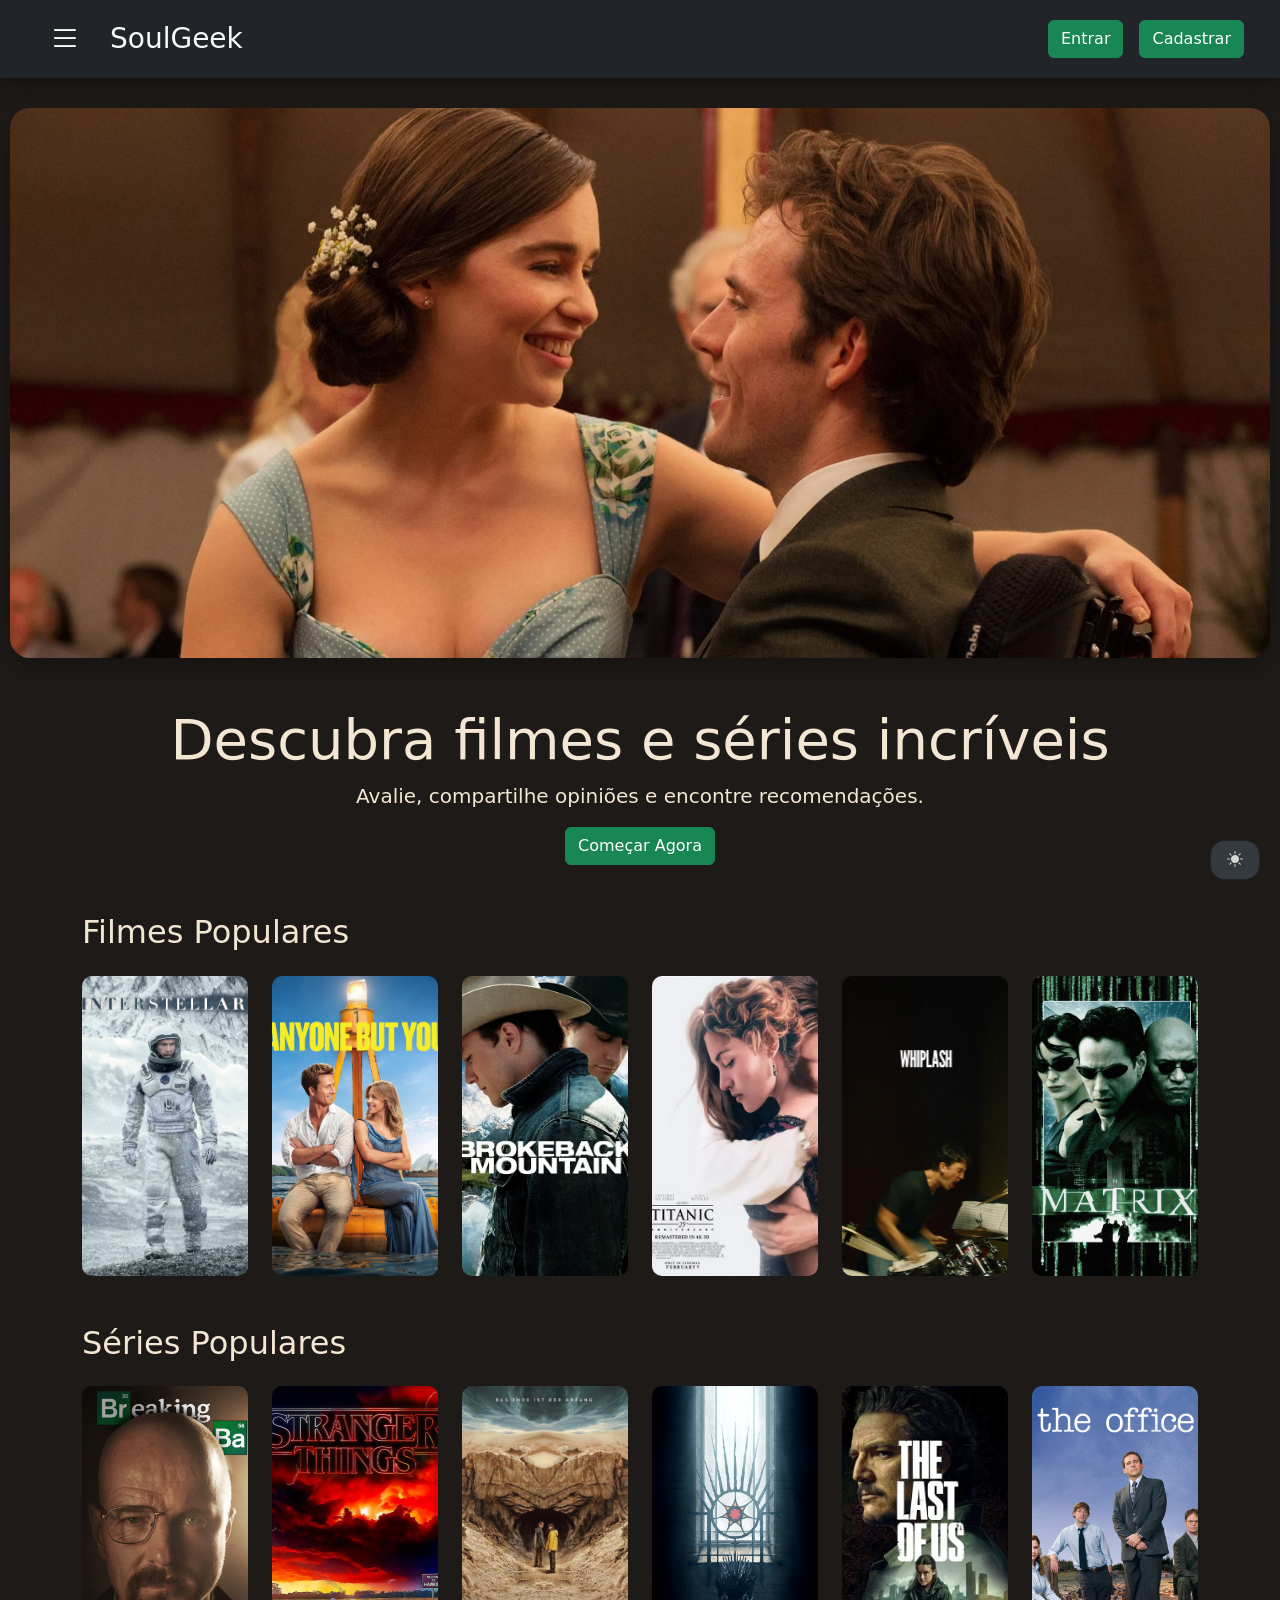
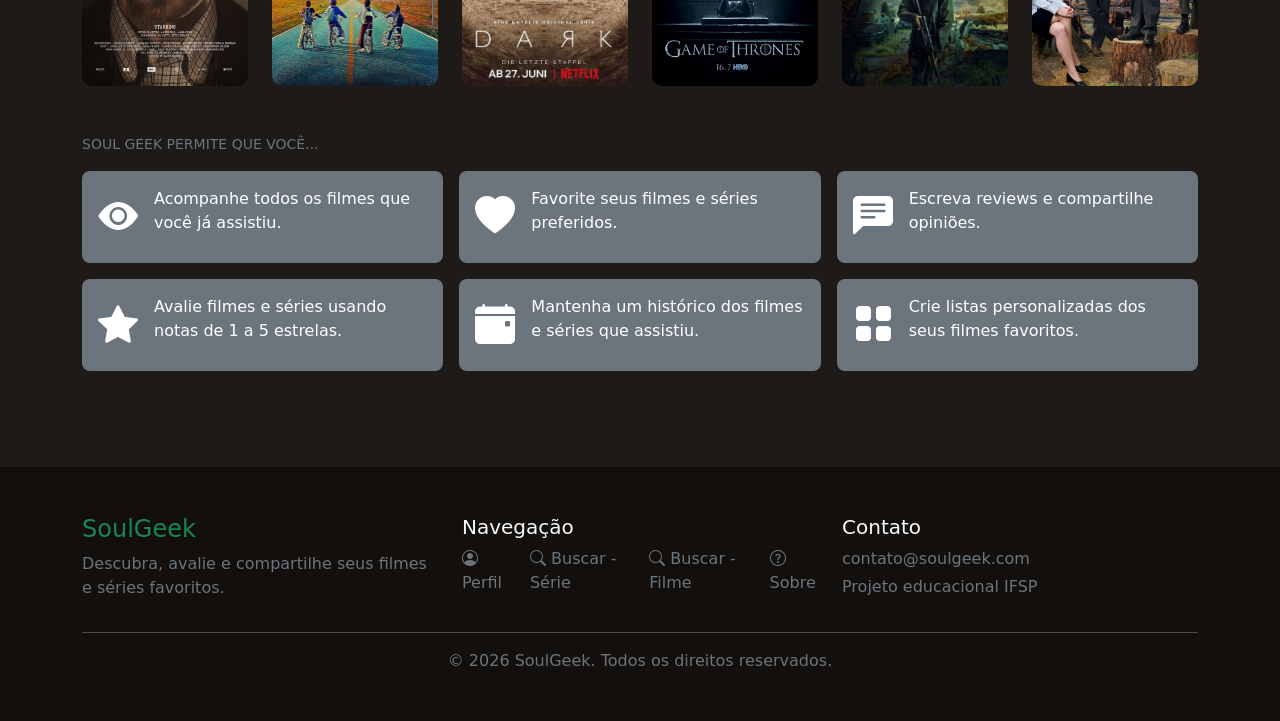
==== commit 4fa74cbf: "Update index.html" ====
--- a/SoulGeek/HTML/index.html
+++ b/SoulGeek/HTML/index.html
@@ -43,7 +43,7 @@
             <!-- SIDEBAR -->
             <div id="sidebar">
               <a
-                href="Pages/perfil.html"
+                href="perfil.html"
                 class="d-block text-decoration-none py-2"
               >
                 <i class="bi bi-person-circle"></i>
@@ -51,15 +51,23 @@
               </a>
 
               <a
-                href="Pages/serie.html"
+                href="serie.html"
                 class="d-block text-decoration-none py-2"
               >
                 <i class="bi bi-search"></i>
-                Buscar
-              </a>
-
-              <a
-                href="Pages/sobre.html"
+                Buscar - Série
+              </a>
+
+              <a
+                href="filme.html"
+                class="d-block text-decoration-none py-2"
+              >
+                <i class="bi bi-search"></i>
+                Buscar - Filme
+              </a>
+
+              <a
+                href="sobre.html"
                 target="_blank"
                 class="d-block text-decoration-none py-2"
               >
@@ -227,17 +235,7 @@
             </div>
           </div>
 
-          <div class="input-group">
-            <input
-              type="text"
-              class="form-control"
-              placeholder="Buscar filmes ou séries"
-            />
-
-            <button class="btn btn-success">
-              <i class="bi bi-search"></i>
-            </button>
-          </div>
+          
         </div>
       </div>
     </nav>
@@ -551,7 +549,7 @@
             <h5>Navegação</h5>
             <div class="gap-4 d-flex">
               <a
-                href="Pages/perfil.html"
+                href="perfil.html"
                 class="text-secondary text-decoration-none"
               >
                 <i class="bi bi-person-circle"></i>
@@ -559,15 +557,23 @@
               </a>
 
               <a
-                href="Pages/serie.html"
+                href="serie.html"
                 class="text-secondary text-decoration-none"
               >
                 <i class="bi bi-search"></i>
-                Buscar
-              </a>
-
-              <a
-                href="Pages/sobre.html"
+                Buscar - Série
+              </a>
+
+              <a
+                href="filme.html"
+                class="text-secondary text-decoration-none"
+              >
+                <i class="bi bi-search"></i>
+                Buscar - Filme
+              </a>
+
+              <a
+                href="sobre.html"
                 target="_blank"
                 class="text-secondary text-decoration-none"
               >
--- a/SoulGeek/Assets/Css/style_index.css
+++ b/SoulGeek/Assets/Css/style_index.css
@@ -110,7 +110,6 @@
     border-radius:20px;
     background-color: var(--modal-bg) !important;
     color: var(--modal-text) !important;
-
 }
 
 .modal-header{
@@ -164,6 +163,4 @@
 
 
 /* Footer */
-footer.bg-dark {
-    background-color: var(--footer-bg) !important;
-}
+
--- a/SoulGeek/Assets/Css/style_padrao.css
+++ b/SoulGeek/Assets/Css/style_padrao.css
@@ -124,3 +124,7 @@
     position: relative;
     cursor: pointer;
 }
+
+footer.bg-dark {
+    background-color: var(--footer-bg) !important;
+}
